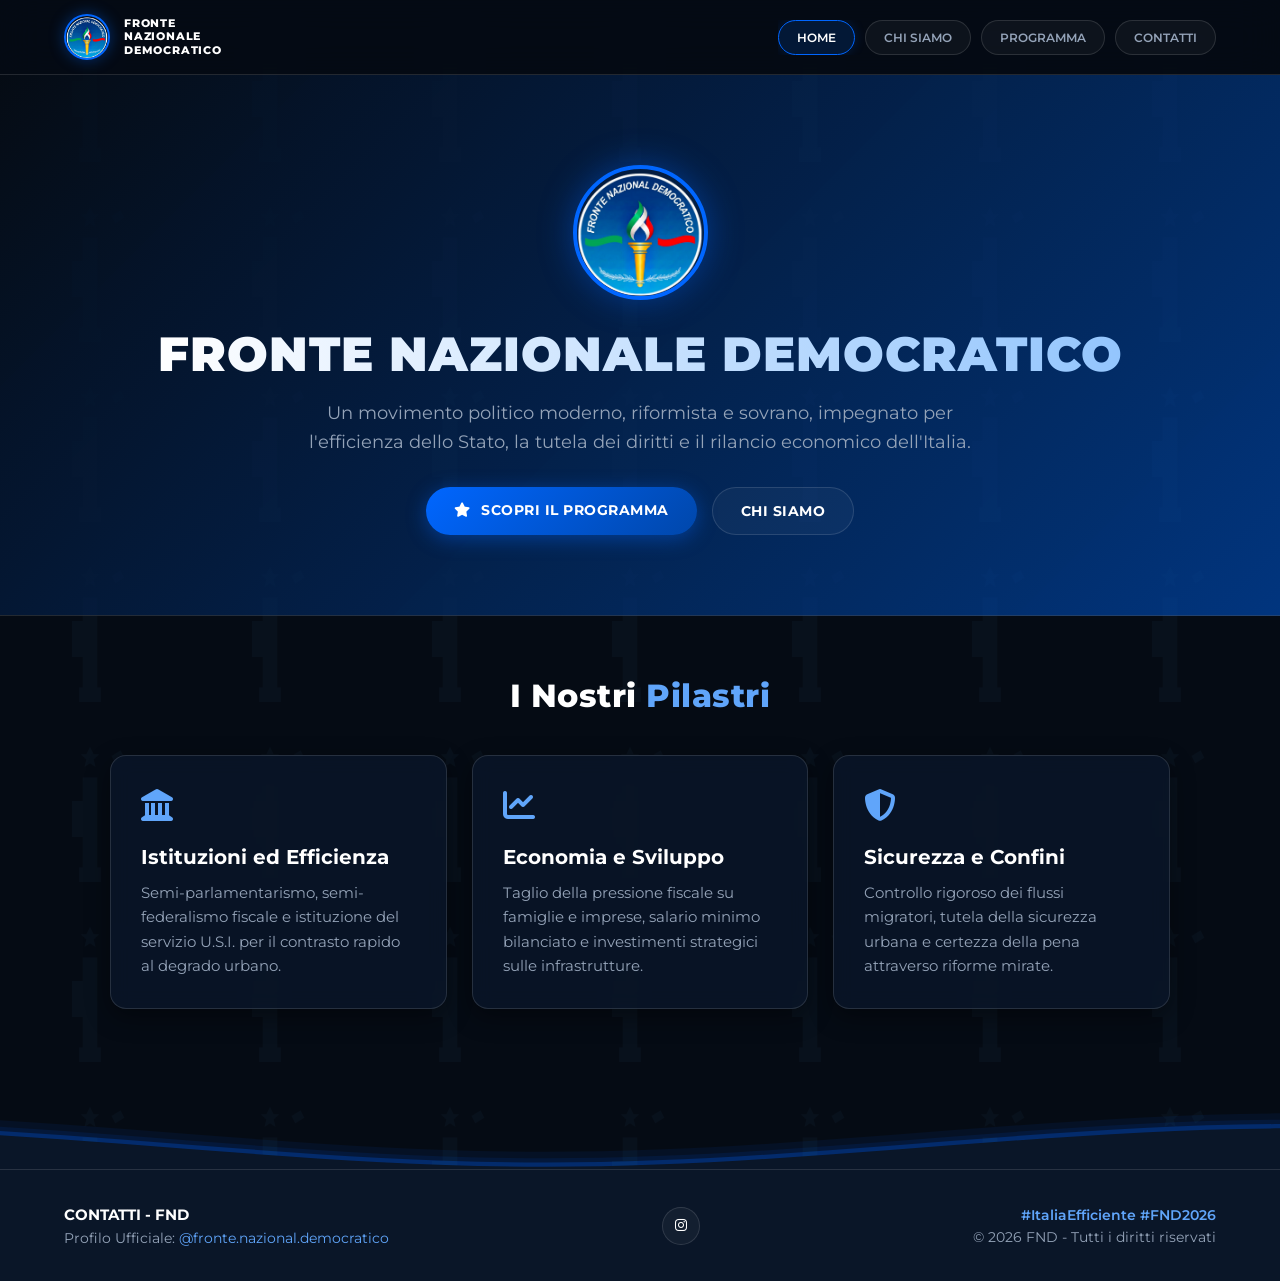
==== index.html @ 71d9dded "Update index.html" ====
<!DOCTYPE html>
<html lang="it">
<head>
    <meta charset="UTF-8">
    <meta name="viewport" content="width=device-width, initial-scale=1.0">
    <title>Fronte Nazionale Democratico (FND) - Home</title>
    <link href="https://fonts.googleapis.com/css2?family=Montserrat:wght@400;500;600;700;800;900&display=swap" rel="stylesheet">
    <link rel="stylesheet" href="https://cdnjs.cloudflare.com/ajax/libs/font-awesome/6.4.0/css/all.min.css">
    <style>
        :root {
            --primary-dark: #050b14;
            --primary-card: #0a1628;
            --primary-blue: #0047ab;
            --accent-blue: #0066ff;
            --accent-glow: rgba(0, 102, 255, 0.4);
            --white: #ffffff;
            --text-muted: #94a3b8;
            --glass-bg: rgba(255, 255, 255, 0.04);
            --glass-border: rgba(255, 255, 255, 0.12);
        }

        html {
            scroll-behavior: smooth;
        }

        * {
            box-sizing: border-box;
            margin: 0;
            padding: 0;
            font-family: 'Montserrat', sans-serif;
        }

        body {
            background-color: var(--primary-dark);
            /* Pattern di sfondo con sagome della Statua della Libertà */
            background-image: url("data:image/svg+xml,%3Csvg xmlns='http://www.w3.org/2000/svg' width='180' height='180' viewBox='0 0 100 100'%3E%3Cg fill='%2360a5fa' fill-opacity='0.035'%3E%3Cpath d='M50 15l2 4h3l-3 3 1 4-3-2-3 2 1-4-3-3h3z M62 20l5-3 2 4-5 3z'/%3E%3Cpath d='M46 32h8v50h-8z M40 45h6v20h-6z M44 82h12v8H44z'/%3E%3C/g%3E%3C/svg%3E");
            background-repeat: repeat;
            color: var(--white);
            overflow-x: hidden;
            display: flex;
            flex-direction: column;
            min-height: 100vh;
        }

        /* HEADER */
        header {
            background: rgba(5, 11, 20, 0.85);
            backdrop-filter: blur(20px);
            -webkit-backdrop-filter: blur(20px);
            border-bottom: 1px solid var(--glass-border);
            display: flex;
            justify-content: space-between;
            align-items: center;
            padding: 14px 5%;
            position: sticky;
            top: 0;
            z-index: 1000;
        }

        .logo-container {
            display: flex;
            align-items: center;
            gap: 14px;
            text-decoration: none;
            flex-shrink: 0;
        }

        .logo-img {
            width: 46px;
            height: 46px;
            object-fit: cover;
            border-radius: 50%;
            border: 2px solid var(--accent-blue);
            box-shadow: 0 0 15px var(--accent-glow);
        }

        .logo-text {
            font-weight: 800;
            font-size: 11px;
            line-height: 1.2;
            color: var(--white);
            letter-spacing: 0.8px;
        }

        nav {
            display: flex;
            align-items: center;
            overflow-x: auto;
            scrollbar-width: none;
        }

        nav::-webkit-scrollbar {
            display: none;
        }

        .nav-scroll-container {
            display: flex;
            gap: 10px;
            align-items: center;
            white-space: nowrap;
        }

        nav a {
            text-decoration: none;
            color: var(--text-muted);
            font-weight: 600;
            font-size: 12px;
            padding: 9px 18px;
            border-radius: 30px;
            background: var(--glass-bg);
            border: 1px solid var(--glass-border);
            transition: all 0.3s cubic-bezier(0.4, 0, 0.2, 1);
        }

        nav a:hover, nav a.active {
            color: var(--white);
            background: rgba(0, 102, 255, 0.15);
            border-color: var(--accent-blue);
            box-shadow: 0 0 12px rgba(0, 102, 255, 0.2);
        }

        nav a.nav-btn-highlight {
            background: linear-gradient(135deg, var(--accent-blue), var(--primary-blue));
            color: var(--white);
            border-color: transparent;
            box-shadow: 0 4px 15px var(--accent-glow);
            font-weight: 700;
        }

        /* HERO SECTION */
        .hero {
            position: relative;
            background: linear-gradient(135deg, rgba(5, 11, 20, 0.85) 0%, rgba(0, 71, 171, 0.7) 100%), 
                        url('https://images.unsplash.com/photo-1486406146926-c627a92ad1ab?auto=format&fit=crop&w=1920&q=80') center/cover no-repeat;
            padding: 90px 20px 80px 20px;
            text-align: center;
            border-bottom: 1px solid var(--glass-border);
            display: flex;
            flex-direction: column;
            align-items: center;
        }

        .hero-logo {
            width: 135px;
            height: 135px;
            object-fit: cover;
            border-radius: 50%;
            border: 4px solid var(--accent-blue);
            box-shadow: 0 0 35px var(--accent-glow);
            margin-bottom: 25px;
        }

        .hero h1 {
            font-size: 3rem;
            font-weight: 900;
            text-transform: uppercase;
            margin-bottom: 15px;
            letter-spacing: 1px;
            background: linear-gradient(to right, #ffffff, #93c5fd);
            -webkit-background-clip: text;
            -webkit-text-fill-color: transparent;
        }

        .hero p {
            color: var(--text-muted);
            font-size: 1.15rem;
            max-width: 700px;
            margin: 0 auto 30px auto;
            line-height: 1.6;
        }

        .hero-btns {
            display: flex;
            justify-content: center;
            gap: 15px;
            flex-wrap: wrap;
        }

        .btn-primary {
            background: linear-gradient(135deg, var(--accent-blue), var(--primary-blue));
            color: var(--white);
            padding: 14px 28px;
            border-radius: 30px;
            font-weight: 700;
            text-decoration: none;
            box-shadow: 0 4px 20px var(--accent-glow);
            transition: all 0.3s ease;
            text-transform: uppercase;
            font-size: 0.9rem;
            letter-spacing: 0.5px;
        }

        .btn-primary:hover {
            transform: translateY(-2px);
            box-shadow: 0 6px 25px rgba(0, 102, 255, 0.5);
        }

        .btn-secondary {
            background: var(--glass-bg);
            color: var(--white);
            border: 1px solid var(--glass-border);
            padding: 14px 28px;
            border-radius: 30px;
            font-weight: 700;
            text-decoration: none;
            transition: all 0.3s ease;
            text-transform: uppercase;
            font-size: 0.9rem;
            letter-spacing: 0.5px;
        }

        .btn-secondary:hover {
            background: rgba(255, 255, 255, 0.1);
            border-color: var(--accent-blue);
            transform: translateY(-2px);
        }

        /* MAIN CONTENT CONTAINER */
        .container {
            max-width: 1100px;
            margin: 0 auto;
            padding: 60px 20px;
            width: 100%;
        }

        .section-title {
            text-align: center;
            font-size: 2rem;
            font-weight: 800;
            margin-bottom: 40px;
            color: var(--white);
            letter-spacing: 0.5px;
        }

        .section-title span {
            color: #60a5fa;
        }

        .features-grid {
            display: grid;
            grid-template-columns: repeat(auto-fit, minmax(320px, 1fr));
            gap: 25px;
        }

        .feature-card {
            background: rgba(10, 22, 40, 0.85);
            backdrop-filter: blur(10px);
            border: 1px solid var(--glass-border);
            border-radius: 16px;
            padding: 30px;
            transition: all 0.3s ease;
            box-shadow: 0 8px 25px rgba(0,0,0,0.4);
            display: flex;
            flex-direction: column;
            justify-content: space-between;
        }

        .feature-card:hover {
            transform: translateY(-5px);
            border-color: rgba(0, 102, 255, 0.5);
            box-shadow: 0 12px 30px rgba(0, 102, 255, 0.25);
        }

        .feature-icon {
            font-size: 2rem;
            color: #60a5fa;
            margin-bottom: 20px;
        }

        .feature-title {
            font-size: 1.25rem;
            font-weight: 700;
            margin-bottom: 12px;
            color: var(--white);
        }

        .feature-desc {
            color: var(--text-muted);
            font-size: 0.95rem;
            line-height: 1.6;
        }

        /* ANIMATED WAVES SECTION */
        .wave-section {
            position: relative;
            width: 100%;
            height: 60px;
            overflow: hidden;
            background: transparent;
            margin-top: 40px;
        }

        .editorial {
            display: block;
            width: 100%;
            height: 60px;
            max-height: 60px;
        }

        .parallax > use {
            animation: move-forever 25s cubic-bezier(.55,.5,.45,.5) infinite;
        }

        .parallax > use:nth-child(1) {
            animation-delay: -2s;
            animation-duration: 7s;
        }

        .parallax > use:nth-child(2) {
            animation-delay: -4s;
            animation-duration: 10s;
        }

        .parallax > use:nth-child(3) {
            animation-delay: -6s;
            animation-duration: 13s;
        }

        .parallax > use:nth-child(4) {
            animation-delay: -5s;
            animation-duration: 20s;
        }

        @keyframes move-forever {
            0% {
                transform: translate3d(-90px, 0, 0);
            }
            100% {
                transform: translate3d(85px, 0, 0);
            }
        }

        /* FOOTER */
        footer {
            background-color: var(--primary-card);
            color: var(--text-muted);
            padding: 35px 5%;
            display: flex;
            justify-content: space-between;
            align-items: center;
            flex-wrap: wrap;
            gap: 20px;
            font-size: 0.85rem;
            border-top: 1px solid var(--glass-border);
            margin-top: auto;
        }

        .footer-info {
            display: flex;
            flex-direction: column;
            gap: 6px;
        }

        .footer-info strong {
            color: var(--white);
            font-size: 0.95rem;
        }

        .social-icons {
            display: flex;
            gap: 12px;
        }

        .social-icons a {
            color: var(--white);
            background: var(--glass-bg);
            border: 1px solid var(--glass-border);
            width: 38px;
            height: 38px;
            border-radius: 50%;
            display: flex;
            align-items: center;
            justify-content: center;
            text-decoration: none;
            transition: all 0.3s ease;
        }

        .social-icons a:hover {
            background: var(--accent-blue);
            border-color: var(--accent-blue);
            transform: translateY(-3px);
            box-shadow: 0 5px 15px var(--accent-glow);
        }

        @media(max-width: 768px) {
            .hero h1 { font-size: 2.3rem; }
            footer { flex-direction: column; text-align: center; }
            .footer-info { align-items: center; text-align: center !important; }
        }
    </style>
</head>
<body>

    <header>
        <a href="index.html" class="logo-container">
            <img src="87ccbd61-4ea4-419d-b62b-a27747f2fce7_20260819_215712_0000.png" alt="FND Logo" class="logo-img">
            <div class="logo-text">
                FRONTE<br>NAZIONALE<br>DEMOCRATICO
            </div>
        </a>
        <nav>
            <div class="nav-scroll-container">
                <a href="index.html" class="active">HOME</a>
                <a href="chisiamo.html">CHI SIAMO</a>
                <a href="programma.html">PROGRAMMA</a>
                <a href="contatti.html">CONTATTI</a>
            </div>
        </nav>
    </header>

    <section class="hero">
        <img src="87ccbd61-4ea4-419d-b62b-a27747f2fce7_20260819_215712_0000.png" alt="FND Logo Grande" class="hero-logo">
        <h1>Fronte Nazionale Democratico</h1>
        <p>Un movimento politico moderno, riformista e sovrano, impegnato per l'efficienza dello Stato, la tutela dei diritti e il rilancio economico dell'Italia.</p>
        <div class="hero-btns">
            <a href="programma.html" class="btn-primary"><i class="fa-solid fa-star" style="margin-right: 6px;"></i> Scopri il Programma</a>
            <a href="chisiamo.html" class="btn-secondary">Chi Siamo</a>
        </div>
    </section>

    <div class="container">
        <h2 class="section-title">I Nostri <span>Pilastri</span></h2>
        
        <div class="features-grid">
            <div class="feature-card">
                <div>
                    <div class="feature-icon"><i class="fa-solid fa-landmark"></i></div>
                    <div class="feature-title">Istituzioni ed Efficienza</div>
                    <div class="feature-desc">Semi-parlamentarismo, semi-federalismo fiscale e istituzione del servizio U.S.I. per il contrasto rapido al degrado urbano.</div>
                </div>
            </div>

            <div class="feature-card">
                <div>
                    <div class="feature-icon"><i class="fa-solid fa-chart-line"></i></div>
                    <div class="feature-title">Economia e Sviluppo</div>
                    <div class="feature-desc">Taglio della pressione fiscale su famiglie e imprese, salario minimo bilanciato e investimenti strategici sulle infrastrutture.</div>
                </div>
            </div>

            <div class="feature-card">
                <div>
                    <div class="feature-icon"><i class="fa-solid fa-shield-halved"></i></div>
                    <div class="feature-title">Sicurezza e Confini</div>
                    <div class="feature-desc">Controllo rigoroso dei flussi migratori, tutela della sicurezza urbana e certezza della pena attraverso riforme mirate.</div>
                </div>
            </div>
        </div>
    </div>

    <!-- SEZIONE ONDE ANIMATE -->
    <div class="wave-section">
        <svg class="editorial" xmlns="http://www.w3.org/2000/svg" xmlns:xlink="http://www.w3.org/1999/xlink" viewBox="0 24 150 28" preserveAspectRatio="none">
            <defs>
                <path id="gentle-wave" d="M-160 44c30 0 58-18 88-18s 58 18 88 18 58-18 88-18 58 18 88 18 v44h-352z" />
            </defs>
            <g class="parallax">
                <use xlink:href="#gentle-wave" x="48" y="0" fill="rgba(0, 102, 255, 0.07)" />
                <use xlink:href="#gentle-wave" x="48" y="3" fill="rgba(0, 71, 171, 0.15)" />
                <use xlink:href="#gentle-wave" x="48" y="5" fill="rgba(0, 102, 255, 0.25)" />
                <use xlink:href="#gentle-wave" x="48" y="7" fill="var(--primary-card)" />
            </g>
        </svg>
    </div>

    <footer>
        <div class="footer-info">
            <strong>CONTATTI - FND</strong>
            <span>Profilo Ufficiale: <a href="https://instagram.com/fronte.nazional.democratico" target="_blank" style="color: #60a5fa; text-decoration: none;">@fronte.nazional.democratico</a></span>
        </div>
        <div class="social-icons">
            <a href="https://instagram.com/fronte.nazional.democratico" target="_blank" aria-label="Instagram"><i class="fa-brands fa-instagram"></i></a>
        </div>
        <div class="footer-info" style="text-align: right;">
            <span style="color: #60a5fa; font-weight: 600;">#ItaliaEfficiente #FND2026</span>
            <span>© 2026 FND - Tutti i diritti riservati</span>
        </div>
    </footer>

</body>
</html>
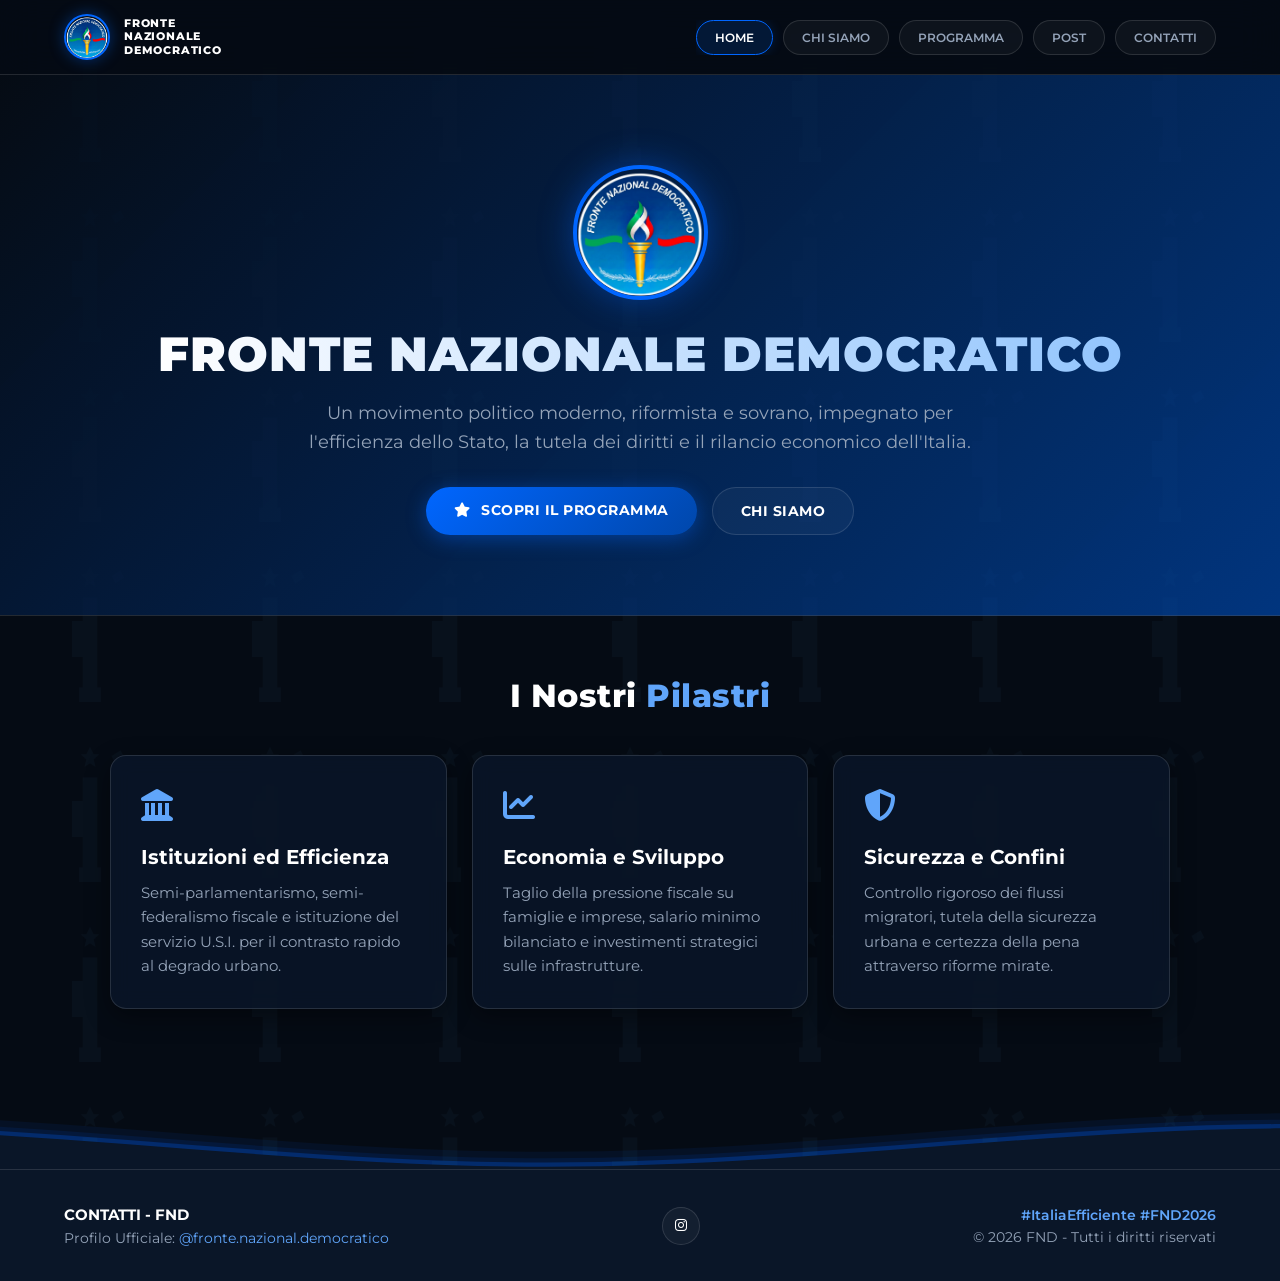
==== commit 0c1942c2: "Update index.html" ====
--- a/index.html
+++ b/index.html
@@ -403,6 +403,7 @@
                 <a href="index.html" class="active">HOME</a>
                 <a href="chisiamo.html">CHI SIAMO</a>
                 <a href="programma.html">PROGRAMMA</a>
+                <a href="post.html">POST</a>
                 <a href="contatti.html">CONTATTI</a>
             </div>
         </nav>
